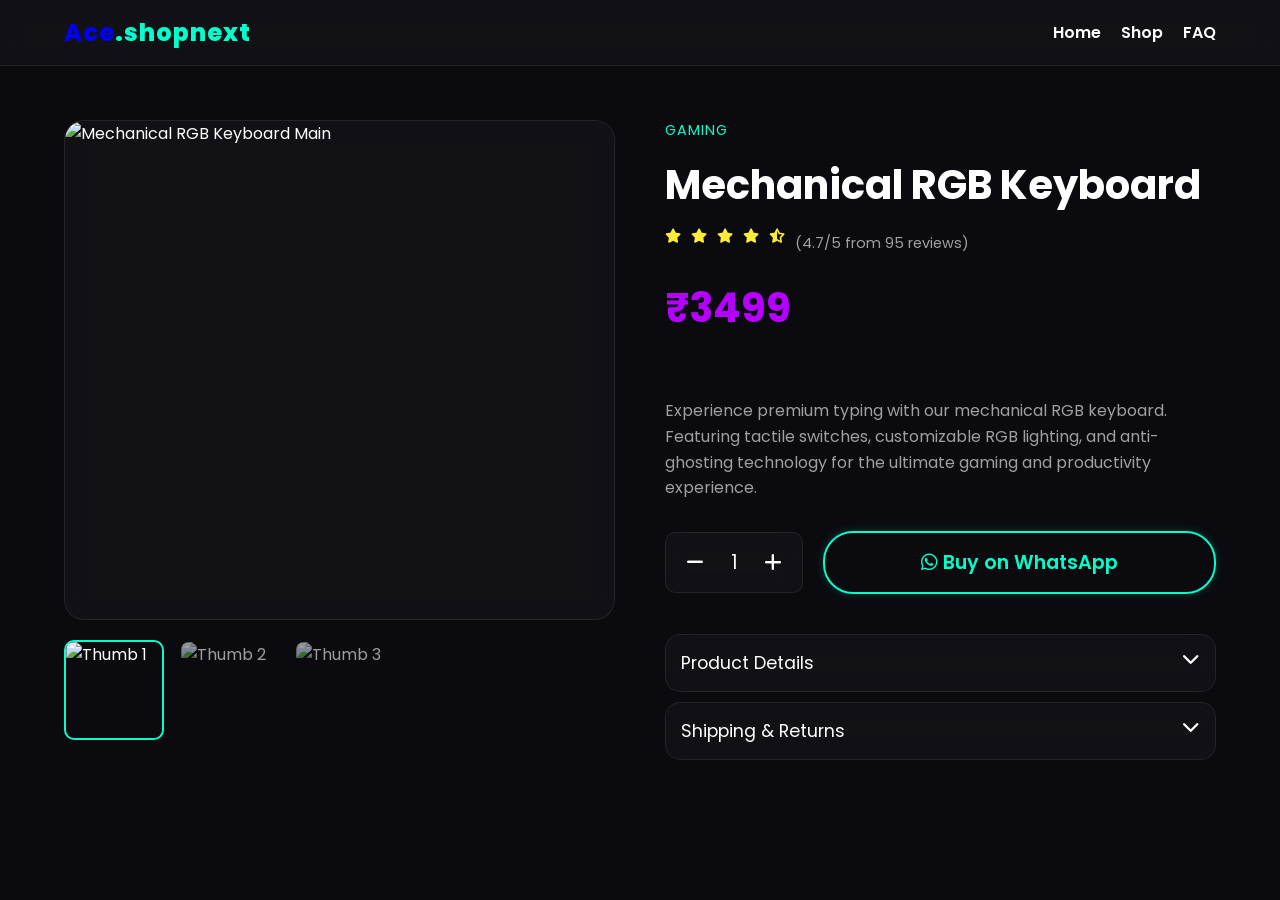
==== keyboard.html @ deabe40f "Add files via upload" ====
<!DOCTYPE html>
<html lang="en">
<head>
    <meta charset="UTF-8">
    <meta name="viewport" content="width=device-width, initial-scale=1.0">
    <title>Mechanical RGB Keyboard | Ace.shopnext</title>
    <link rel="stylesheet" href="style.css">
    <link rel="stylesheet" href="https://cdnjs.cloudflare.com/ajax/libs/font-awesome/6.4.0/css/all.min.css">
    <link href="https://fonts.googleapis.com/css2?family=Poppins:wght@300;400;600;800&display=swap" rel="stylesheet">
</head>
<body>

    <!-- Navigation (Same as index.html) -->
    <nav class="navbar glass sticky">
        <a href="index.html" style="text-decoration: none;"><div class="logo">Ace<span>.shopnext</span></div></a>
        <ul class="nav-links">
            <li><a href="index.html#home">Home</a></li>
            <li><a href="index.html#shop">Shop</a></li>
            <li><a href="index.html#faq">FAQ</a></li>
        </ul>
    </nav>

    <!-- Product Details Section -->
    <section class="product-details-container">
        
        <!-- Left: Image Gallery -->
        <div class="product-gallery">
            <div class="main-image-container glass">
                <img id="mainImage" src="https://images.unsplash.com/photo-1595225476474-87563907a212?auto=format&fit=crop&w=500&q=80" alt="Mechanical RGB Keyboard Main">
            </div>
            <div class="thumbnail-row">
                <img src="https://images.unsplash.com/photo-1595225476474-87563907a212?auto=format&fit=crop&w=500&q=80" class="thumb active-thumb" onclick="changeImage(this)" alt="Thumb 1">
                <img src="https://images.unsplash.com/photo-1595225476474-87563907a212?auto=format&fit=crop&w=500&q=80" class="thumb" onclick="changeImage(this)" alt="Thumb 2">
                <img src="https://images.unsplash.com/photo-1595225476474-87563907a212?auto=format&fit=crop&w=500&q=80" class="thumb" onclick="changeImage(this)" alt="Thumb 3">
            </div>
        </div>

        <!-- Right: Product Info -->
        <div class="product-info">
            <span class="category-tag-static">Gaming</span>
            <h1 class="product-title-large">Mechanical RGB Keyboard</h1>
            
            <div class="product-rating">
                <i class="fas fa-star neon-text"></i>
                <i class="fas fa-star neon-text"></i>
                <i class="fas fa-star neon-text"></i>
                <i class="fas fa-star neon-text"></i>
                <i class="fas fa-star-half-alt neon-text"></i>
                <span>(4.7/5 from 95 reviews)</span>
            </div>

            <h2 class="product-price-large">₹3499</h2>
            
            <p class="product-description-long">
                Experience premium typing with our mechanical RGB keyboard. Featuring tactile switches, customizable RGB lighting, and anti-ghosting technology for the ultimate gaming and productivity experience.
            </p>

            <!-- Quantity & Actions -->
            <div class="action-container">
                <div class="quantity-selector glass">
                    <button onclick="changeQuantity(-1)"><i class="fas fa-minus"></i></button>
                    <input type="text" id="qty" value="1" readonly>
                    <button onclick="changeQuantity(1)"><i class="fas fa-plus"></i></button>
                </div>
                
                <a href="#" id="buyNowBtn" class="btn btn-glow btn-large">
                    <i class="fab fa-whatsapp"></i> Buy on WhatsApp
                </a>
            </div>

            <!-- Accordion Details -->
            <div class="product-accordion">
                <div class="accordion-item glass">
                    <button class="accordion-header">Product Details <i class="fas fa-chevron-down"></i></button>
                    <div class="accordion-content">
                        <ul>
                            <li>Mechanical switches for tactile feedback</li>
                            <li>Customizable RGB lighting</li>
                            <li>USB-C connectivity</li>
                            <li>Anti-ghosting keys</li>
                        </ul>
                    </div>
                </div>
                <div class="accordion-item glass">
                    <button class="accordion-header">Shipping & Returns <i class="fas fa-chevron-down"></i></button>
                    <div class="accordion-content">
                        <p>Free standard shipping across India (3-5 business days). 7-day hassle-free return policy if tags are attached.</p>
                    </div>
                </div>
            </div>

        </div>
    </section>

    <script src="keyboard.js"></script>
</body>
</html>
---- style.css ----
:root {
    --bg-color: #0a0a0f;
    --primary-neon: #00ffcc;
    --secondary-neon: #b500ff;
    --text-main: #ffffff;
    --text-muted: #a0a0a0;
    --glass-bg: rgba(255, 255, 255, 0.03);
    --glass-border: rgba(255, 255, 255, 0.08);
}

* {
    margin: 0;
    padding: 0;
    box-sizing: border-box;
    font-family: 'Poppins', sans-serif;
    scroll-behavior: smooth;
}

body {
    background-color: var(--bg-color);
    color: var(--text-main);
    overflow-x: hidden;
}

/* Glassmorphism Utility */
.glass {
    background: var(--glass-bg);
    backdrop-filter: blur(12px);
    -webkit-backdrop-filter: blur(12px);
    border: 1px solid var(--glass-border);
    border-radius: 15px;
}

/* Loader */
#loader {
    position: fixed;
    top: 0; left: 0; width: 100%; height: 100%;
    background: var(--bg-color);
    z-index: 9999;
    display: flex;
    justify-content: center;
    align-items: center;
    transition: opacity 0.5s ease;
}
.spinner {
    width: 50px; height: 50px;
    border: 5px solid var(--glass-border);
    border-top-color: var(--primary-neon);
    border-radius: 50%;
    animation: spin 1s linear infinite;
}
@keyframes spin { 100% { transform: rotate(360deg); } }

/* Navbar */
.navbar {
    position: fixed;
    top: 0; width: 100%;
    display: flex;
    justify-content: space-between;
    align-items: center;
    padding: 15px 5%;
    z-index: 1000;
    border-radius: 0;
    border-top: none; border-left: none; border-right: none;
}
.logo { font-size: 1.5rem; font-weight: 800; letter-spacing: 1px; }
.logo span { color: var(--primary-neon); }
.nav-links { display: flex; list-style: none; gap: 20px; }
.nav-links a { color: var(--text-main); text-decoration: none; font-weight: 600; transition: color 0.3s; }
.nav-links a:hover { color: var(--primary-neon); }

.search-container {
    display: flex;
    align-items: center;
    background: rgba(0,0,0,0.5);
    border: 1px solid var(--glass-border);
    border-radius: 20px;
    padding: 5px 15px;
}
.search-container input {
    background: transparent; border: none; outline: none;
    color: white; padding: 5px; width: 200px;
}
.search-container i { color: var(--text-muted); }

.hamburger { display: none; font-size: 1.5rem; cursor: pointer; }

/* Hero Section */
.hero {
    height: 100vh;
    display: flex;
    justify-content: center;
    align-items: center;
    text-align: center;
    background: radial-gradient(circle at center, rgba(181, 0, 255, 0.15) 0%, rgba(10, 10, 15, 1) 70%);
    padding: 0 5%;
}
.hero-content {
    padding: 40px;
    max-width: 800px;
    animation: slideUp 1s ease-out forwards;
}
.hero h1 { font-size: 3.5rem; margin-bottom: 20px; background: -webkit-linear-gradient(45deg, var(--primary-neon), var(--secondary-neon)); -webkit-background-clip: text; -webkit-text-fill-color: transparent; }
.hero p { font-size: 1.2rem; color: var(--text-muted); margin-bottom: 30px; }

/* Buttons */
.btn {
    display: inline-block; padding: 12px 25px;
    border-radius: 30px; text-decoration: none; font-weight: 600;
    transition: all 0.3s ease; border: none; cursor: pointer;
}
.btn-glow {
    background: transparent;
    color: var(--primary-neon);
    border: 2px solid var(--primary-neon);
    box-shadow: 0 0 10px rgba(0, 255, 204, 0.2);
}
.btn-glow:hover {
    background: var(--primary-neon);
    color: #000;
    box-shadow: 0 0 20px rgba(0, 255, 204, 0.6);
}

/* Categories */
section { padding: 80px 5%; }
h2 { text-align: center; font-size: 2.5rem; margin-bottom: 40px; }
.category-grid { display: flex; justify-content: center; gap: 20px; flex-wrap: wrap; }
.cat-card { width: 150px; padding: 20px; text-align: center; cursor: pointer; transition: transform 0.3s; }
.cat-card i { font-size: 2rem; color: var(--secondary-neon); margin-bottom: 10px; }
.cat-card:hover { transform: translateY(-10px); border-color: var(--secondary-neon); }

/* Trending Slider */
.slider-container { display: flex; overflow-x: auto; gap: 20px; padding-bottom: 20px; scroll-snap-type: x mandatory; }
.slider-container::-webkit-scrollbar { height: 8px; }
.slider-container::-webkit-scrollbar-thumb { background: var(--glass-border); border-radius: 10px; }

/* Product Grid */
.filter-container { display: flex; justify-content: center; flex-wrap: wrap; gap: 15px; margin-bottom: 40px; }
.filter-btn { background: var(--glass-bg); color: white; border: 1px solid var(--glass-border); padding: 8px 20px; border-radius: 20px; cursor: pointer; transition: 0.3s; }
.filter-btn.active, .filter-btn:hover { background: var(--primary-neon); color: black; border-color: var(--primary-neon); }

.product-grid { display: grid; grid-template-columns: repeat(auto-fill, minmax(280px, 1fr)); gap: 30px; }
.product-card { padding: 15px; transition: transform 0.3s, box-shadow 0.3s; position: relative; overflow: hidden; }
.product-card:hover { transform: translateY(-10px); box-shadow: 0 10px 30px rgba(0, 255, 204, 0.1); border-color: var(--primary-neon); }
.product-img { width: 100%; height: 250px; object-fit: cover; border-radius: 10px; margin-bottom: 15px; }
.category-tag { position: absolute; top: 25px; right: 25px; background: rgba(0,0,0,0.7); font-size: 0.8rem; padding: 3px 10px; border-radius: 10px; border: 1px solid var(--primary-neon); color: var(--primary-neon); }
.product-title { font-size: 1.2rem; font-weight: 600; margin-bottom: 5px; }
.product-price { font-size: 1.4rem; color: var(--secondary-neon); font-weight: 800; margin-bottom: 10px; }
.product-desc { font-size: 0.9rem; color: var(--text-muted); margin-bottom: 20px; }
.product-actions { display: flex; gap: 10px; }
.btn-wa { background: #25D366; color: white; flex: 1; text-align: center; border-radius: 10px; padding: 10px; text-decoration: none; font-weight: 600; }
.btn-ig { background: #E1306C; color: white; padding: 10px 15px; border-radius: 10px; text-decoration: none; }

/* Review & FAQ */
.review-grid { display: grid; grid-template-columns: repeat(auto-fit, minmax(300px, 1fr)); gap: 20px; }
.review-card { padding: 30px; text-align: center; }
.neon-text { color: #ffeb3b; margin-bottom: 15px; }
.faq-container { max-width: 800px; margin: 0 auto; }
.faq-item { margin-bottom: 15px; cursor: pointer; overflow: hidden; }
.faq-question { padding: 20px; font-weight: 600; display: flex; justify-content: space-between; }
.faq-answer { padding: 0 20px; max-height: 0; opacity: 0; transition: all 0.3s ease; color: var(--text-muted); }
.faq-item.active .faq-answer { padding: 0 20px 20px; max-height: 200px; opacity: 1; }

/* Footer */
footer { padding: 50px 5% 20px; border-radius: 30px 30px 0 0; border-bottom: none; }
.footer-content { display: flex; justify-content: space-between; flex-wrap: wrap; gap: 30px; margin-bottom: 40px; }
.footer-links a, .footer-social a { display: block; color: var(--text-muted); text-decoration: none; margin-bottom: 10px; transition: color 0.3s; }
.footer-links a:hover, .footer-social a:hover { color: var(--primary-neon); }
.footer-bottom { text-align: center; color: var(--text-muted); border-top: 1px solid var(--glass-border); padding-top: 20px; }

/* Floating Buttons */
.floating-btn { position: fixed; bottom: 30px; width: 50px; height: 50px; border-radius: 50%; display: flex; justify-content: center; align-items: center; font-size: 1.5rem; color: white; z-index: 100; cursor: pointer; text-decoration: none; border: none; box-shadow: 0 4px 15px rgba(0,0,0,0.5); }
.whatsapp-float { right: 30px; background: #25D366; }
.top-float { right: 90px; background: var(--secondary-neon); display: none; }

/* Animations */
.section-reveal { opacity: 0; transform: translateY(50px); transition: all 0.8s ease-out; }
.section-reveal.visible { opacity: 1; transform: translateY(0); }

@keyframes slideUp { from { opacity: 0; transform: translateY(30px); } to { opacity: 1; transform: translateY(0); } }

/* Mobile Responsive */
@media (max-width: 768px) {
    .nav-links { display: none; position: absolute; top: 100%; left: 0; width: 100%; background: var(--bg-color); flex-direction: column; text-align: center; padding: 20px 0; border-bottom: 1px solid var(--glass-border); }
    .nav-links.active { display: flex; }
    .hamburger { display: block; }
    .search-container { display: none; } /* Hide search on mobile header to save space, or style differently */
    .hero h1 { font-size: 2.5rem; }
    .product-grid { grid-template-columns: 1fr; }
    .top-float { right: 30px; bottom: 90px; }
}

/* =========================================
   PRODUCT PAGE SPECIFIC STYLES
========================================= */

.product-details-container {
    display: grid;
    grid-template-columns: 1fr 1fr;
    gap: 50px;
    padding: 120px 5% 80px; /* Extra top padding for navbar */
    max-width: 1400px;
    margin: 0 auto;
}

/* Gallery Styles */
.product-gallery {
    display: flex;
    flex-direction: column;
    gap: 20px;
}
.main-image-container {
    width: 100%;
    height: 500px;
    border-radius: 20px;
    overflow: hidden;
    display: flex;
    justify-content: center;
    align-items: center;
}
.main-image-container img {
    width: 100%;
    height: 100%;
    object-fit: cover;
    transition: transform 0.3s ease;
}
.main-image-container:hover img {
    transform: scale(1.05);
}
.thumbnail-row {
    display: flex;
    gap: 15px;
}
.thumb {
    width: 100px;
    height: 100px;
    object-fit: cover;
    border-radius: 10px;
    cursor: pointer;
    border: 2px solid transparent;
    opacity: 0.6;
    transition: all 0.3s ease;
}
.thumb:hover, .thumb.active-thumb {
    opacity: 1;
    border-color: var(--primary-neon);
}

/* Product Info Styles */
.product-info {
    display: flex;
    flex-direction: column;
    gap: 20px;
}
.category-tag-static {
    display: inline-block;
    color: var(--primary-neon);
    font-size: 0.9rem;
    letter-spacing: 1px;
    text-transform: uppercase;
}
.product-title-large {
    font-size: 2.5rem;
    line-height: 1.2;
}
.product-rating {
    display: flex;
    align-items: center;
    gap: 10px;
    font-size: 0.9rem;
    color: var(--text-muted);
}
.product-price-large {
    font-size: 2.5rem;
    color: var(--secondary-neon);
    display: flex;
    align-items: center;
    gap: 15px;
}
.original-price {
    font-size: 1.2rem;
    color: var(--text-muted);
    text-decoration: line-through;
}
.product-description-long {
    color: var(--text-muted);
    line-height: 1.6;
}

/* Options & Actions */
.size-options {
    display: flex;
    gap: 15px;
    margin-top: 10px;
}
.size-btn {
    background: transparent;
    border: 1px solid var(--glass-border);
    color: var(--text-main);
    width: 50px;
    height: 50px;
    border-radius: 10px;
    cursor: pointer;
    font-size: 1.1rem;
    transition: all 0.3s ease;
}
.size-btn:hover, .size-btn.active {
    background: var(--primary-neon);
    color: #000;
    border-color: var(--primary-neon);
    box-shadow: 0 0 15px rgba(0, 255, 204, 0.4);
}

.action-container {
    display: flex;
    gap: 20px;
    margin-top: 10px;
    align-items: center;
}
.quantity-selector {
    display: flex;
    align-items: center;
    padding: 5px 10px;
    border-radius: 10px;
}
.quantity-selector button {
    background: transparent;
    border: none;
    color: var(--text-main);
    font-size: 1.2rem;
    cursor: pointer;
    padding: 10px;
}
.quantity-selector input {
    width: 40px;
    text-align: center;
    background: transparent;
    border: none;
    color: white;
    font-size: 1.2rem;
    outline: none;
}
.btn-large {
    flex: 1;
    text-align: center;
    padding: 15px;
    font-size: 1.2rem;
}

/* Product Accordion */
.product-accordion {
    margin-top: 20px;
    display: flex;
    flex-direction: column;
    gap: 10px;
}
.accordion-header {
    width: 100%;
    display: flex;
    justify-content: space-between;
    background: transparent;
    border: none;
    color: white;
    font-size: 1.1rem;
    padding: 15px;
    cursor: pointer;
}
.accordion-content {
    max-height: 0;
    overflow: hidden;
    transition: max-height 0.3s ease;
    padding: 0 15px;
    color: var(--text-muted);
}
.accordion-content ul {
    margin-left: 20px;
    margin-bottom: 15px;
}
.accordion-item.open .accordion-content {
    max-height: 200px;
    padding-bottom: 15px;
}

/* Responsive Product Page */
@media (max-width: 900px) {
    .product-details-container {
        grid-template-columns: 1fr;
    }
    .main-image-container {
        height: 350px;
    }
    .action-container {
        flex-direction: column;
        align-items: stretch;
    }
}
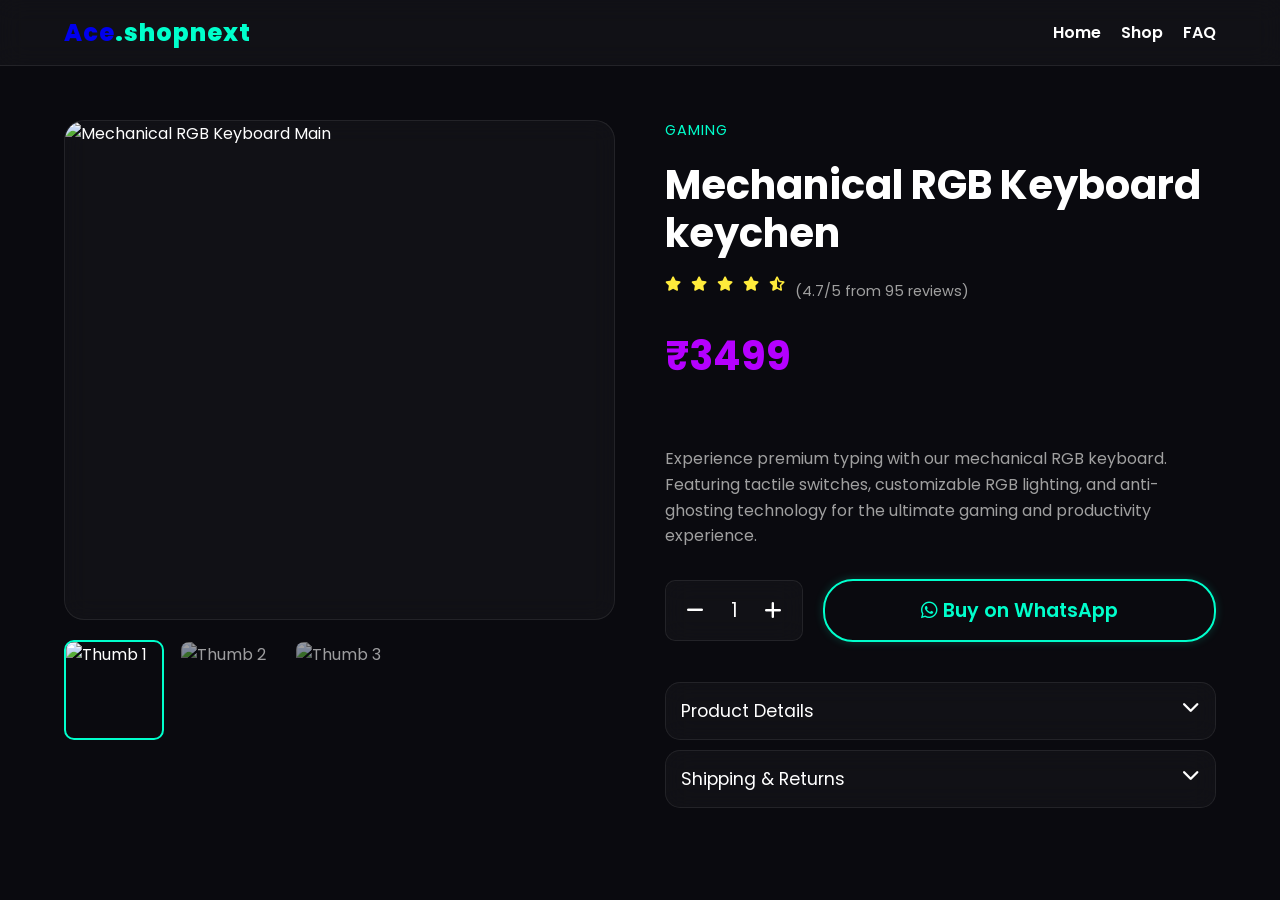
==== commit 9debfaf9: "Add files via upload" ====
--- a/keyboard.html
+++ b/keyboard.html
@@ -38,7 +38,7 @@
         <!-- Right: Product Info -->
         <div class="product-info">
             <span class="category-tag-static">Gaming</span>
-            <h1 class="product-title-large">Mechanical RGB Keyboard</h1>
+            <h1 class="product-title-large">Mechanical RGB Keyboard keychen</h1>
             
             <div class="product-rating">
                 <i class="fas fa-star neon-text"></i>
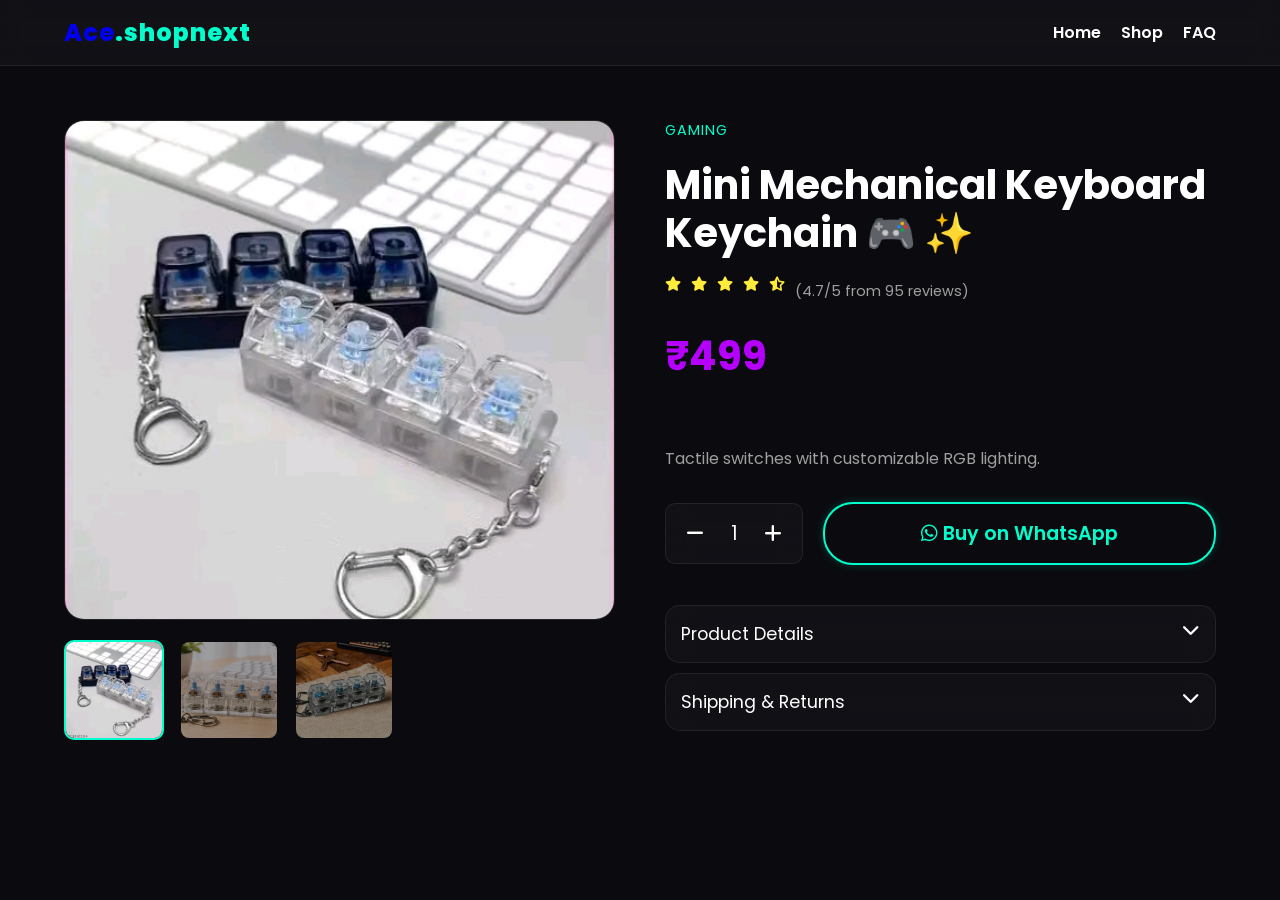
==== commit e1010cb7: "Add files via upload" ====
--- a/keyboard.html
+++ b/keyboard.html
@@ -3,7 +3,7 @@
 <head>
     <meta charset="UTF-8">
     <meta name="viewport" content="width=device-width, initial-scale=1.0">
-    <title>Mechanical RGB Keyboard | Ace.shopnext</title>
+    <title>Mini Mechanical Keyboard Keychain | Ace.shopnext</title>
     <link rel="stylesheet" href="style.css">
     <link rel="stylesheet" href="https://cdnjs.cloudflare.com/ajax/libs/font-awesome/6.4.0/css/all.min.css">
     <link href="https://fonts.googleapis.com/css2?family=Poppins:wght@300;400;600;800&display=swap" rel="stylesheet">
@@ -26,19 +26,19 @@
         <!-- Left: Image Gallery -->
         <div class="product-gallery">
             <div class="main-image-container glass">
-                <img id="mainImage" src="https://images.unsplash.com/photo-1595225476474-87563907a212?auto=format&fit=crop&w=500&q=80" alt="Mechanical RGB Keyboard Main">
+                <img id="mainImage" src="image/figittoy/bothkey.jpg" alt="Mechanical RGB Keyboard Main">
             </div>
             <div class="thumbnail-row">
-                <img src="https://images.unsplash.com/photo-1595225476474-87563907a212?auto=format&fit=crop&w=500&q=80" class="thumb active-thumb" onclick="changeImage(this)" alt="Thumb 1">
-                <img src="https://images.unsplash.com/photo-1595225476474-87563907a212?auto=format&fit=crop&w=500&q=80" class="thumb" onclick="changeImage(this)" alt="Thumb 2">
-                <img src="https://images.unsplash.com/photo-1595225476474-87563907a212?auto=format&fit=crop&w=500&q=80" class="thumb" onclick="changeImage(this)" alt="Thumb 3">
+                <img src="image/figittoy/bothkey.jpg" class="thumb active-thumb" onclick="changeImage(this)" alt="Thumb 1">
+                <img src="image/figittoy/whitekey.png" class="thumb" onclick="changeImage(this)" alt="Thumb 2">
+                <img src="image/figittoy/blackkey.png" class="thumb" onclick="changeImage(this)" alt="Thumb 3">
             </div>
         </div>
 
         <!-- Right: Product Info -->
         <div class="product-info">
             <span class="category-tag-static">Gaming</span>
-            <h1 class="product-title-large">Mechanical RGB Keyboard keychen</h1>
+            <h1 class="product-title-large">Mini Mechanical Keyboard Keychain 🎮 ✨</h1>
             
             <div class="product-rating">
                 <i class="fas fa-star neon-text"></i>
@@ -49,11 +49,10 @@
                 <span>(4.7/5 from 95 reviews)</span>
             </div>
 
-            <h2 class="product-price-large">₹3499</h2>
+            <h2 class="product-price-large">₹499</h2>
             
             <p class="product-description-long">
-                Experience premium typing with our mechanical RGB keyboard. Featuring tactile switches, customizable RGB lighting, and anti-ghosting technology for the ultimate gaming and productivity experience.
-            </p>
+            Tactile switches with customizable RGB lighting.
 
             <!-- Quantity & Actions -->
             <div class="action-container">
@@ -74,10 +73,12 @@
                     <button class="accordion-header">Product Details <i class="fas fa-chevron-down"></i></button>
                     <div class="accordion-content">
                         <ul>
-                            <li>Mechanical switches for tactile feedback</li>
-                            <li>Customizable RGB lighting</li>
-                            <li>USB-C connectivity</li>
-                            <li>Anti-ghosting keys</li>
+                            <li>Real tactile mechanical switches</li>
+                            <li>Customizable RGB lighting effects</li>
+                            <li>Compact 4-key design</li>
+                            <li>Premium transparent case</li>
+                            <li>Anti-ghosting technology</li>
+                            <li>Perfect fidget toy for enthusiasts</li>
                         </ul>
                     </div>
                 </div>
